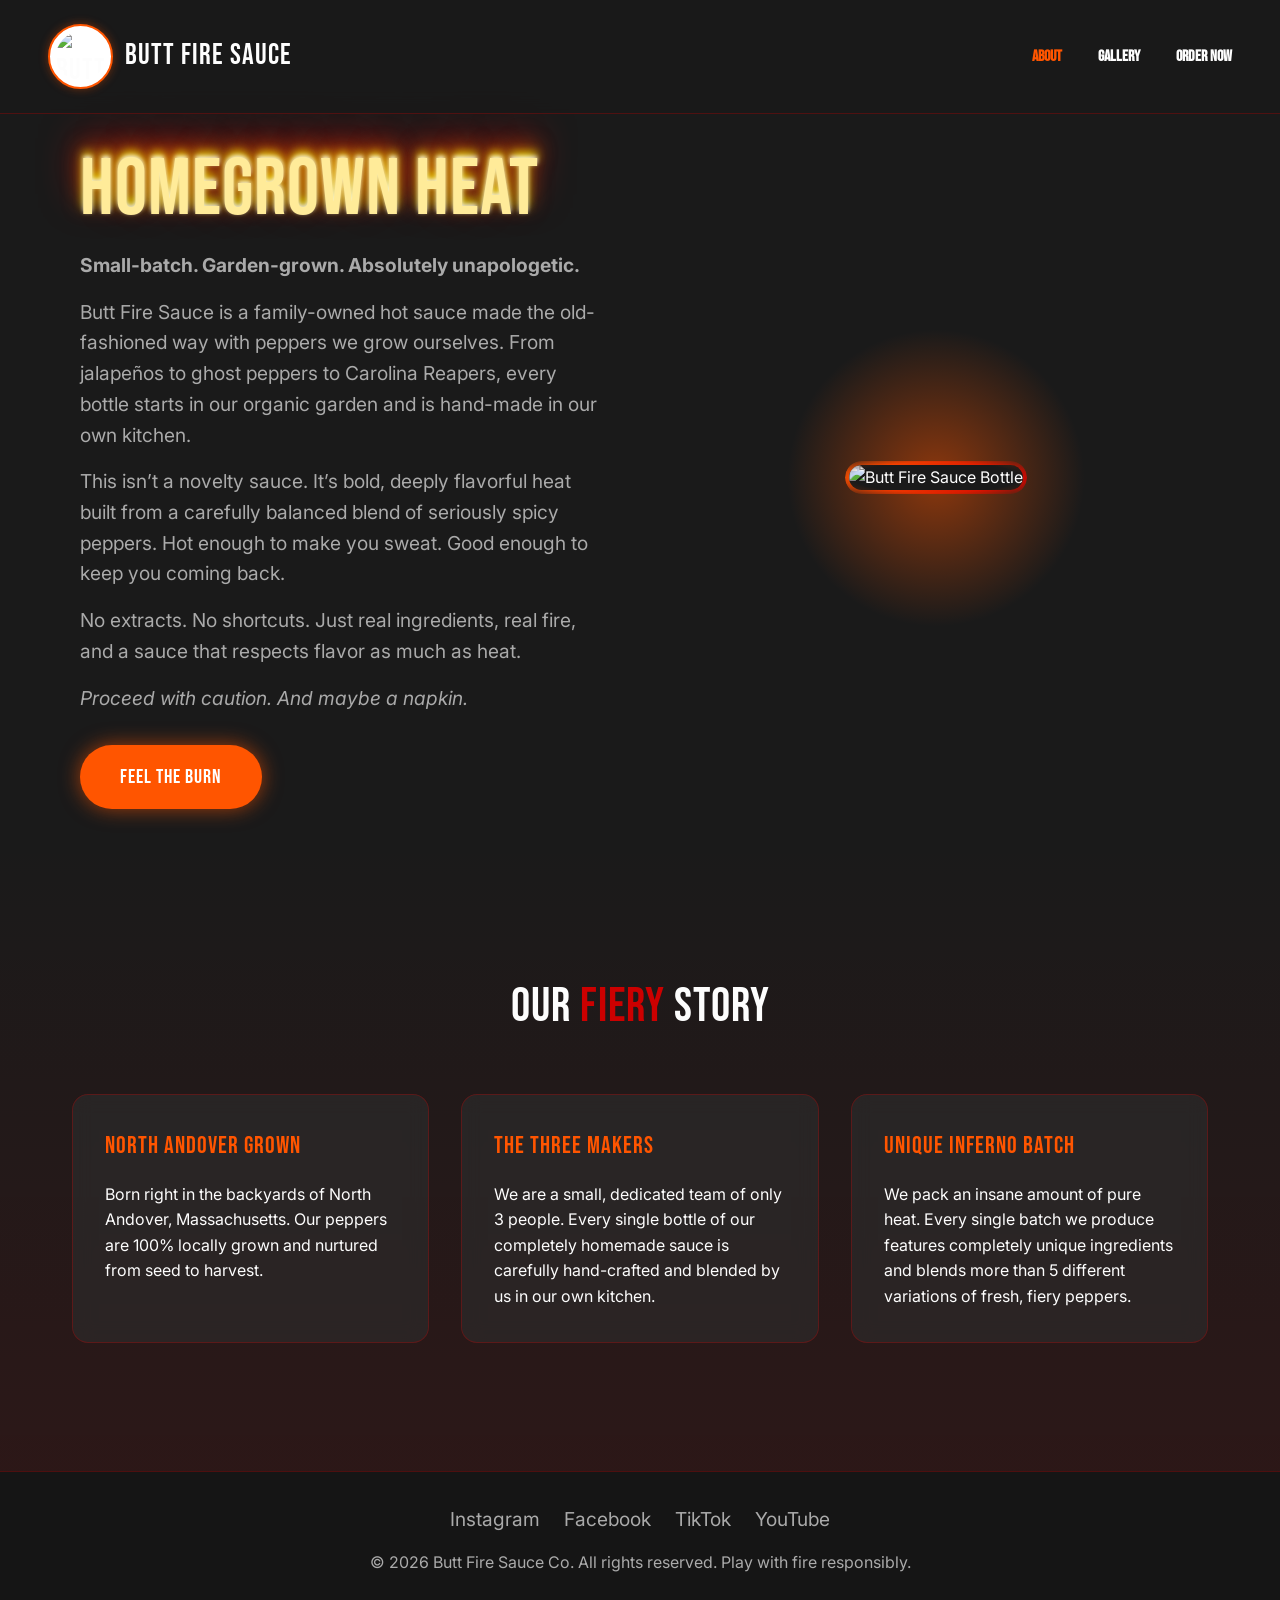
==== index.html @ a7b472ac "Add files via upload" ====
<!DOCTYPE html>
<html lang="en">

<head>
    <meta charset="UTF-8">
    <meta name="viewport" content="width=device-width, initial-scale=1.0">
    <meta name="description" content="Butt Fire Sauce - Premium Fiery Hot Sauce">
    <title>Butt Fire Sauce | About Us</title>
    <link href="https://fonts.googleapis.com/css2?family=Bebas+Neue&family=Inter:wght@400;600&display=swap"
        rel="stylesheet">
    <link rel="stylesheet" href="styles.css">
</head>

<body>
    <header class="glass-nav sticky">
        <div class="logo">
            <img src="assets/logo.png" alt="Butt Fire Sauce Logo" class="nav-logo-img">
            Butt Fire Sauce
        </div>
        <nav>
            <a href="index.html" class="active">About</a>
            <a href="gallery.html">Gallery</a>
            <a href="order.html">Order Now</a>
        </nav>
        <div class="mobile-menu-btn" id="mobile-menu-btn">☰</div>
    </header>

    <main class="fade-in">
        <section class="hero">
            <div class="hero-content reveal active">
                <h1 class="fire-text">HOMEGROWN HEAT</h1>
                <div class="subtitle"
                    style="margin: 1rem 0 2rem; max-width: 650px; display: flex; flex-direction: column; gap: 1rem;">
                    <p><strong>Small-batch. Garden-grown. Absolutely unapologetic.</strong></p>
                    <p>Butt Fire Sauce is a family-owned hot sauce made the old-fashioned way with peppers we grow
                        ourselves. From jalapeños to ghost peppers to Carolina Reapers, every bottle starts in our
                        organic garden and is hand-made in our own kitchen.</p>
                    <p>This isn’t a novelty sauce. It’s bold, deeply flavorful heat built from a carefully balanced
                        blend of seriously spicy peppers. Hot enough to make you sweat. Good enough to keep you coming
                        back.</p>
                    <p>No extracts. No shortcuts. Just real ingredients, real fire, and a sauce that respects flavor as
                        much as heat.</p>
                    <p><em>Proceed with caution. And maybe a napkin.</em></p>
                </div>
                <a href="order.html" class="cta-button">Feel the Burn</a>
            </div>
            <div class="hero-image reveal active delay-1">
                <div class="glow-box">
                    <img src="assets/real_bottle.jpg" alt="Butt Fire Sauce Bottle"
                        style="border-radius: 20px; box-shadow: 0 10px 30px rgba(255, 85, 0, 0.4); z-index: 10; position: relative; border: 4px solid transparent; background: linear-gradient(#1a1a1a, #1a1a1a) padding-box, linear-gradient(135deg, #ff5500, #cc0000) border-box; -webkit-mask-image: radial-gradient(ellipse at center, black 65%, transparent 100%); mask-image: radial-gradient(ellipse at center, black 65%, transparent 100%);">
                </div>
            </div>
        </section>

        <section class="about-content">
            <div class="container">
                <h2 class="text-center section-title reveal">Our <span class="accent-text">Fiery</span> Story</h2>
                <div class="story-grid">
                    <div class="story-card glass-card reveal">
                        <h3>North Andover Grown</h3>
                        <p>Born right in the backyards of North Andover, Massachusetts. Our peppers are 100% locally
                            grown and nurtured from seed to harvest.</p>
                    </div>
                    <div class="story-card glass-card reveal delay-1">
                        <h3>The Three Makers</h3>
                        <p>We are a small, dedicated team of only 3 people. Every single bottle of our completely
                            homemade sauce is carefully hand-crafted and blended by us in our own kitchen.</p>
                    </div>
                    <div class="story-card glass-card reveal delay-2">
                        <h3>Unique Inferno Batch</h3>
                        <p>We pack an insane amount of pure heat. Every single batch we produce features completely
                            unique ingredients and blends more than 5 different variations of fresh, fiery peppers.</p>
                    </div>
                </div>
            </div>
        </section>
    </main>

    <footer>
        <div class="social-links">
            <a href="#" target="_blank">Instagram</a>
            <a href="#" target="_blank">Facebook</a>
            <a href="#" target="_blank">TikTok</a>
            <a href="#" target="_blank">YouTube</a>
        </div>
        <p>&copy; 2026 Butt Fire Sauce Co. All rights reserved. Play with fire responsibly.</p>
    </footer>

    <script src="script.js"></script>
</body>

</html>
---- styles.css ----
:root {
    --bg-color: #1a1a1a;
    --card-bg: rgba(45, 45, 45, 0.6);
    --text-primary: #fdfdfd;
    --text-secondary: #aaaaaa;
    --accent-red: #cc0000;
    --accent-orange: #ff5500;
    --glass-border: rgba(204, 0, 0, 0.3);
    --glow-shadow: 0 0 20px rgba(255, 85, 0, 0.6);

    --font-heading: 'Bebas Neue', display;
    --font-heading: 'Bebas Neue', sans-serif;
    --font-body: 'Inter', sans-serif;
}

* {
    margin: 0;
    padding: 0;
    box-sizing: border-box;
}

body {
    background-color: var(--bg-color);
    color: var(--text-primary);
    font-family: var(--font-body);
    line-height: 1.6;
    overflow-x: hidden;
}

h1,
h2,
h3,
.logo {
    font-family: var(--font-heading);
    font-weight: 400;
    letter-spacing: 1px;
}

/* Typography Enhancements */
.gradient-text {
    background: linear-gradient(135deg, var(--accent-orange), var(--accent-red));
    -webkit-background-clip: text;
    background-clip: text;
    -webkit-text-fill-color: transparent;
    display: inline-block;
}

.fire-text {
    color: #ffeb99;
    text-shadow:
        0px -2px 4px rgba(255, 255, 255, 0.8),
        0px -6px 10px rgba(255, 255, 0, 0.8),
        0px -10px 20px rgba(255, 102, 0, 0.8),
        0px -20px 40px rgba(204, 0, 0, 0.8);
    animation: flicker-flame 1.5s ease-in-out infinite alternate;
}

@keyframes flicker-flame {

    0%,
    100% {
        text-shadow:
            0px -2px 4px rgba(255, 255, 255, 0.8),
            0px -6px 10px rgba(255, 255, 0, 0.8),
            0px -10px 20px rgba(255, 102, 0, 0.8),
            0px -20px 40px rgba(204, 0, 0, 0.8);
    }

    25% {
        text-shadow:
            0px -3px 5px rgba(255, 255, 255, 0.8),
            0px -8px 12px rgba(255, 204, 0, 0.8),
            0px -15px 25px rgba(255, 85, 0, 0.8),
            0px -25px 50px rgba(204, 0, 0, 0.9);
    }

    50% {
        text-shadow:
            0px -1px 3px rgba(255, 255, 255, 0.8),
            0px -5px 8px rgba(255, 255, 0, 0.8),
            0px -12px 18px rgba(255, 102, 0, 0.9),
            0px -22px 45px rgba(180, 0, 0, 0.8);
    }

    75% {
        text-shadow:
            0px -4px 6px rgba(255, 255, 255, 0.9),
            0px -10px 15px rgba(255, 204, 0, 0.9),
            0px -18px 30px rgba(255, 60, 0, 0.8),
            0px -28px 55px rgba(204, 0, 0, 1);
    }
}

.accent-text {
    color: var(--accent-red);
}

.text-center {
    text-align: center;
}

.subtitle {
    font-size: 1.2rem;
    color: var(--text-secondary);
    max-width: 600px;
    margin: 1rem auto 2rem;
}

/* Utilities */
.container {
    max-width: 1200px;
    margin: 0 auto;
    padding: 2rem;
}

.hidden {
    display: none !important;
}

.mt-1 {
    margin-top: 1rem;
}

.flex-1 {
    flex: 1;
}

.flex-2 {
    flex: 2;
}

/* Navigation */
.sticky {
    position: sticky;
    top: 0;
    z-index: 1000;
}

.glass-nav {
    display: flex;
    justify-content: space-between;
    align-items: center;
    padding: 1.5rem 3rem;
    background: rgba(26, 26, 26, 0.8);
    backdrop-filter: blur(12px);
    border-bottom: 1px solid var(--glass-border);
}

.logo {
    display: flex;
    align-items: center;
    font-size: 1.8rem;
    letter-spacing: 1px;
    color: var(--text-primary);
}

.nav-logo-img {
    height: 65px;
    width: 65px;
    background: white;
    border-radius: 50%;
    padding: 6px;
    margin-right: 12px;
    object-fit: cover;
    border: 2px solid var(--accent-orange);
    box-shadow: 0 0 10px rgba(255, 85, 0, 0.4);
}

nav a {
    color: var(--text-primary);
    text-decoration: none;
    margin-left: 2rem;
    font-weight: 600;
    font-family: var(--font-heading);
    transition: color 0.3s ease;
}

nav a:hover,
nav a.active {
    color: var(--accent-orange);
}

.mobile-menu-btn {
    display: none;
    font-size: 1.5rem;
    cursor: pointer;
}

/* Reusable Components */
.cta-button {
    display: inline-block;
    padding: 1rem 2.5rem;
    background: var(--accent-orange);
    color: white;
    text-decoration: none;
    font-family: var(--font-heading);
    font-weight: 400;
    letter-spacing: 1px;
    font-size: 1.25rem;
    border-radius: 50px;
    border: none;
    cursor: pointer;
    box-shadow: var(--glow-shadow);
    transition: transform 0.3s cubic-bezier(0.175, 0.885, 0.32, 1.275), box-shadow 0.3s ease;
}

.cta-button:hover {
    transform: translateY(-5px) scale(1.05);
    box-shadow: 0 10px 30px rgba(255, 85, 0, 0.8);
}

.cta-button.full-width {
    width: 100%;
    text-align: center;
}

.glass-card {
    background: var(--card-bg);
    border: 1px solid var(--glass-border);
    border-radius: 16px;
    padding: 2rem;
    backdrop-filter: blur(10px);
    transition: transform 0.4s ease, border-color 0.4s ease;
}

.glass-card:hover {
    transform: translateY(-10px);
    border-color: var(--accent-orange);
    box-shadow: 0 10px 40px rgba(255, 85, 0, 0.4);
}

/* Animations */
@keyframes fadeIn {
    from {
        opacity: 0;
    }

    to {
        opacity: 1;
    }
}

@keyframes float {
    0% {
        transform: translateY(0px) rotate(0deg);
    }

    50% {
        transform: translateY(-15px) rotate(2deg);
    }

    100% {
        transform: translateY(0px) rotate(0deg);
    }
}

@keyframes pulse {
    0% {
        box-shadow: 0 0 20px rgba(255, 85, 0, 0.4);
    }

    50% {
        box-shadow: 0 0 40px rgba(255, 85, 0, 0.8);
    }

    100% {
        box-shadow: 0 0 20px rgba(255, 85, 0, 0.4);
    }
}

.fade-in {
    animation: fadeIn 1s ease-in-out;
}

.floating-bottle {
    animation: float 6s ease-in-out infinite;
}

.reveal {
    opacity: 0;
    transform: translateY(30px);
    transition: all 0.8s ease-out;
}

.reveal.active {
    opacity: 1;
    transform: translateY(0);
}

.delay-1 {
    transition-delay: 0.2s;
}

.delay-2 {
    transition-delay: 0.4s;
}

/* Home / About Layout */
.hero {
    display: flex;
    align-items: center;
    justify-content: space-between;
    min-height: 80vh;
    padding: 2rem 5rem;
    gap: 4rem;
}

.hero-content {
    flex: 1;
}

.hero-content h1 {
    font-size: 5rem;
    line-height: 1.1;
    margin-bottom: 1rem;
}

.hero-image {
    flex: 1;
    display: flex;
    justify-content: center;
    align-items: center;
}

.glow-box {
    position: relative;
    border-radius: 50%;
}

.glow-box::after {
    content: '';
    position: absolute;
    top: 50%;
    left: 50%;
    transform: translate(-50%, -50%);
    width: 300px;
    height: 300px;
    border-radius: 50%;
    background: radial-gradient(circle, rgba(255, 85, 0, 0.5) 0%, rgba(26, 26, 26, 0) 70%);
    z-index: -1;
    animation: pulse 4s infinite;
}

.hero-image img {
    max-width: 100%;
    height: auto;
    max-height: 600px;
    object-fit: contain;
}

.about-content {
    padding: 6rem 0;
    background: linear-gradient(to bottom, transparent, rgba(204, 0, 0, 0.1));
}

.section-title {
    font-size: 3rem;
    margin-bottom: 3rem;
}

.story-grid {
    display: grid;
    grid-template-columns: repeat(auto-fit, minmax(300px, 1fr));
    gap: 2rem;
}

.story-card h3 {
    color: var(--accent-orange);
    font-size: 1.5rem;
    margin-bottom: 1rem;
}

/* Gallery Section */
.gallery-hero {
    padding: 4rem 2rem 2rem;
}

.gallery-hero h1 {
    font-size: 3.5rem;
}

.gallery-grid {
    display: grid;
    grid-template-columns: repeat(auto-fit, minmax(320px, 1fr));
    gap: 3rem;
    padding-bottom: 6rem;
}

.gallery-item {
    padding: 1rem;
    display: flex;
    flex-direction: column;
}

.gallery-item img {
    width: 100%;
    height: 300px;
    object-fit: cover;
    border-radius: 12px;
    margin-bottom: 1.5rem;
    transition: transform 0.5s ease;
    border: 4px solid transparent;
    background: linear-gradient(var(--card-bg), var(--card-bg)) padding-box,
        linear-gradient(135deg, var(--accent-orange), var(--accent-red)) border-box;
    -webkit-mask-image: radial-gradient(ellipse at center, black 60%, transparent 100%);
    mask-image: radial-gradient(ellipse at center, black 60%, transparent 100%);
}

.gallery-item:hover img {
    transform: scale(1.03);
}

.gallery-caption h3 {
    font-size: 1.4rem;
    margin-bottom: 0.5rem;
    color: var(--accent-orange);
}

/* Order Section */
.order-hero {
    padding: 4rem 2rem 2rem;
}

.order-hero h1 {
    font-size: 3.5rem;
}

.order-container {
    display: flex;
    gap: 4rem;
    margin-bottom: 6rem;
}

.order-image-col {
    flex: 1;
    display: flex;
    flex-direction: column;
    align-items: center;
    justify-content: center;
}

.order-img {
    height: 400px;
    border-radius: 16px;
    border: 4px solid transparent;
    background: linear-gradient(var(--bg-color), var(--bg-color)) padding-box,
        linear-gradient(135deg, var(--accent-orange), var(--accent-red)) border-box;
    -webkit-mask-image: radial-gradient(ellipse at center, black 65%, transparent 100%);
    mask-image: radial-gradient(ellipse at center, black 65%, transparent 100%);
}

.price-tag {
    margin-top: 2rem;
}

.price-tag h2 {
    font-size: 3rem;
    color: var(--accent-red);
}

.price-tag .per-bottle {
    font-size: 1.2rem;
    color: var(--text-secondary);
}

.order-form-col {
    flex: 1;
}

.order-form-col h2 {
    font-size: 2rem;
    margin-bottom: 2rem;
    color: var(--accent-orange);
}

.form-group {
    margin-bottom: 1.5rem;
}

.form-row {
    display: flex;
    gap: 1rem;
}

label {
    display: block;
    margin-bottom: 0.5rem;
    color: var(--text-secondary);
    font-size: 0.9rem;
    font-weight: 600;
}

input,
select {
    width: 100%;
    padding: 1rem;
    border-radius: 8px;
    border: 1px solid var(--glass-border);
    background: rgba(255, 255, 255, 0.05);
    color: var(--text-primary);
    font-family: var(--font-body);
    font-size: 1rem;
    transition: border-color 0.3s, background 0.3s;
}

input:focus,
select:focus {
    outline: none;
    border-color: var(--accent-orange);
    background: rgba(255, 255, 255, 0.1);
}

.quantity-selector {
    display: flex;
    align-items: center;
    gap: 1rem;
    background: rgba(255, 255, 255, 0.05);
    border: 1px solid var(--glass-border);
    border-radius: 8px;
    padding: 0.5rem 1rem;
    width: max-content;
}

.qty-btn {
    background: var(--card-bg);
    border: 1px solid var(--glass-border);
    color: var(--text-primary);
    width: 35px;
    height: 35px;
    border-radius: 8px;
    font-size: 1.5rem;
    cursor: pointer;
    display: flex;
    align-items: center;
    justify-content: center;
    transition: background 0.3s, border-color 0.3s;
}

.qty-btn:hover {
    background: var(--accent-orange);
    border-color: var(--accent-orange);
}

.quantity-selector input {
    width: 40px;
    text-align: center;
    background: transparent;
    border: none;
    font-size: 1.2rem;
    font-weight: bold;
    color: var(--text-primary);
    padding: 0;
    pointer-events: none;
}

.quantity-selector input:focus {
    outline: none;
    background: transparent;
}

.success-message {
    text-align: center;
    padding: 3rem;
    border-color: #00ff88 !important;
}

.success-message h3 {
    font-size: 2rem;
    margin-bottom: 1rem;
}

footer {
    text-align: center;
    padding: 2rem;
    border-top: 1px solid var(--glass-border);
    color: var(--text-secondary);
    background: rgba(20, 20, 20, 0.9);
}

.social-links {
    display: flex;
    justify-content: center;
    gap: 1.5rem;
    margin-bottom: 1rem;
}

.social-links a {
    color: var(--text-secondary);
    text-decoration: none;
    font-size: 1.2rem;
    transition: color 0.3s ease, transform 0.3s ease;
}

.social-links a:hover {
    color: var(--accent-orange);
    transform: translateY(-3px);
}

/* Responsive Design */
@media (max-width: 860px) {
    .hero {
        flex-direction: column;
        text-align: center;
        padding: 2rem 1.5rem;
        padding-top: 4rem;
    }

    .hero-content h1 {
        font-size: 3.5rem;
    }

    .hero-image img {
        height: 400px;
    }

    .order-container {
        flex-direction: column;
    }

    .mobile-menu-btn {
        display: block;
    }

    nav {
        display: none;
        position: absolute;
        top: 100%;
        left: 0;
        width: 100%;
        background: rgba(26, 26, 26, 0.95);
        backdrop-filter: blur(12px);
        flex-direction: column;
        padding: 1rem 0;
        border-bottom: 1px solid var(--glass-border);
    }

    nav.active {
        display: flex;
    }

    nav a {
        margin: 1rem 2rem;
        display: block;
    }
}
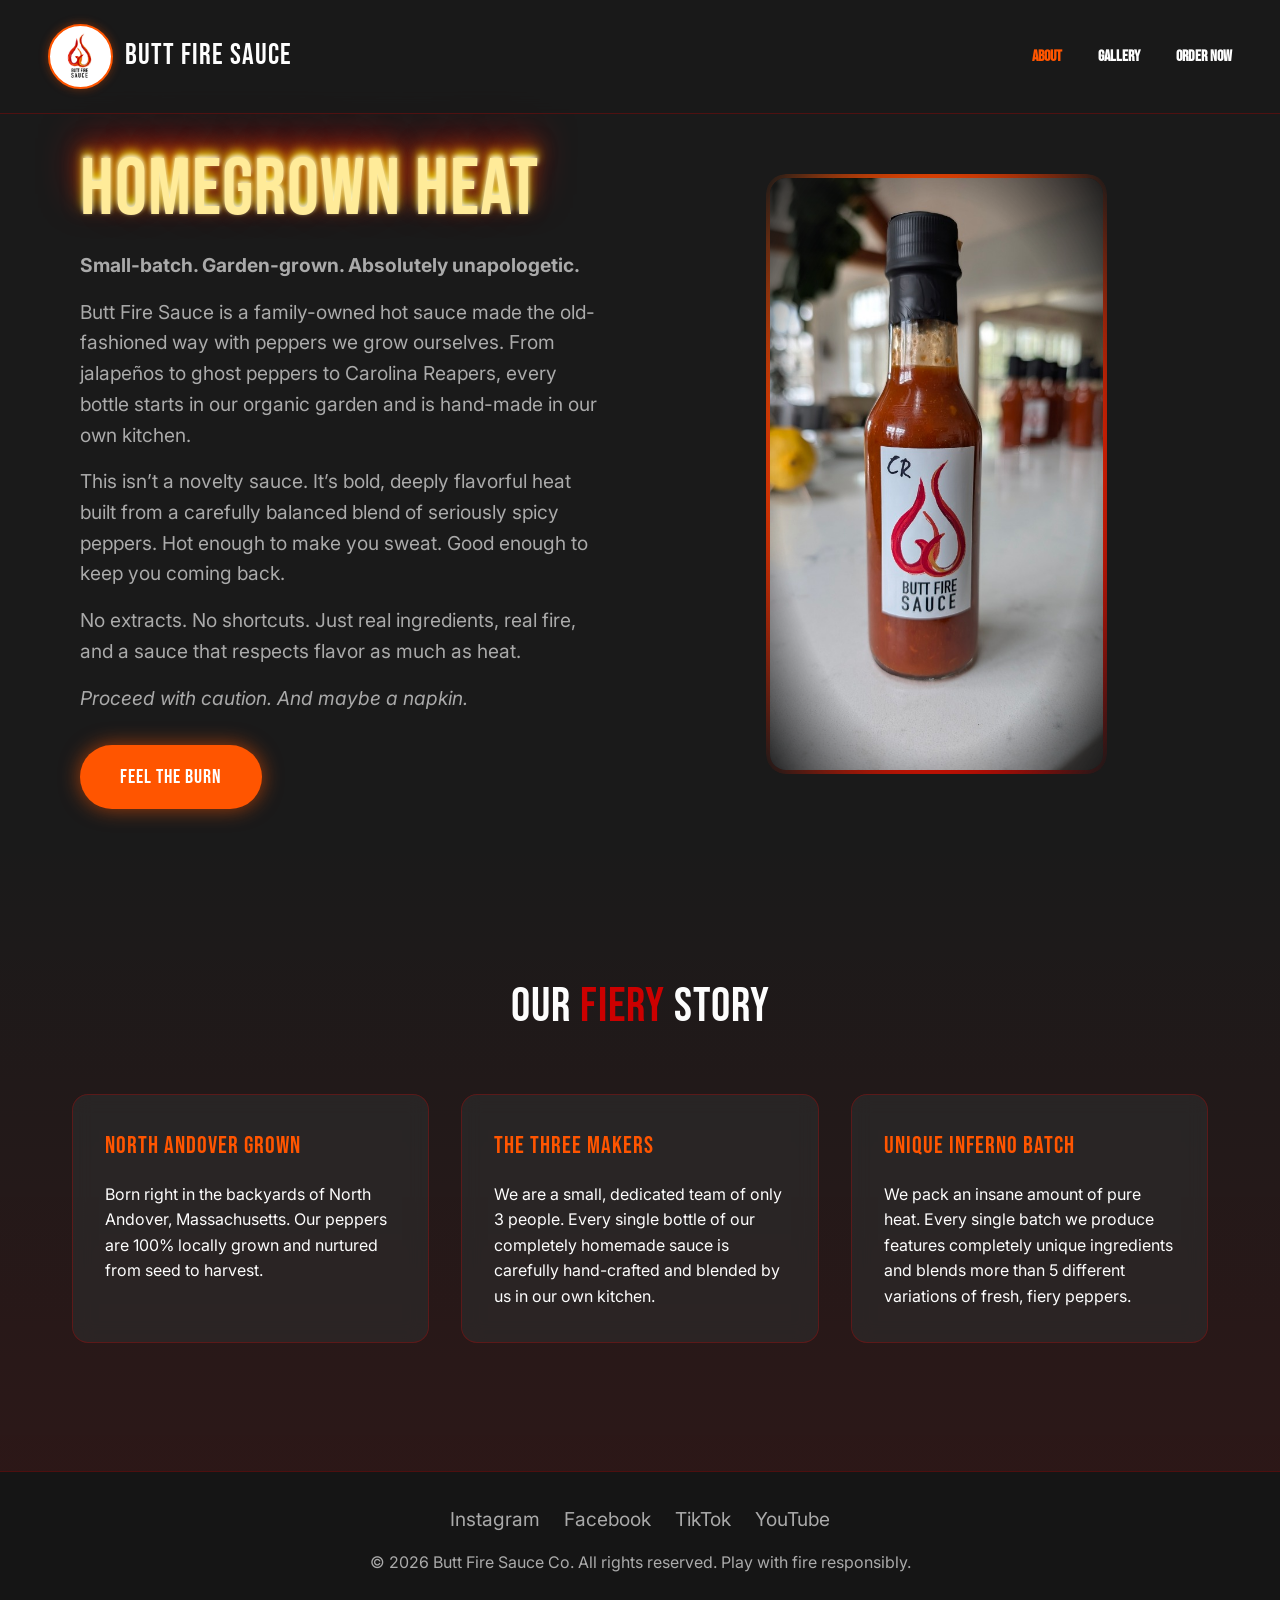
==== commit ee03039e: "Update" ====
--- a/index.html
+++ b/index.html
@@ -14,7 +14,7 @@
 <body>
     <header class="glass-nav sticky">
         <div class="logo">
-            <img src="assets/logo.png" alt="Butt Fire Sauce Logo" class="nav-logo-img">
+            <img src="logo.png" alt="Butt Fire Sauce Logo" class="nav-logo-img">
             Butt Fire Sauce
         </div>
         <nav>
@@ -46,7 +46,7 @@
             </div>
             <div class="hero-image reveal active delay-1">
                 <div class="glow-box">
-                    <img src="assets/real_bottle.jpg" alt="Butt Fire Sauce Bottle"
+                    <img src="real_bottle.jpg" alt="Butt Fire Sauce Bottle"
                         style="border-radius: 20px; box-shadow: 0 10px 30px rgba(255, 85, 0, 0.4); z-index: 10; position: relative; border: 4px solid transparent; background: linear-gradient(#1a1a1a, #1a1a1a) padding-box, linear-gradient(135deg, #ff5500, #cc0000) border-box; -webkit-mask-image: radial-gradient(ellipse at center, black 65%, transparent 100%); mask-image: radial-gradient(ellipse at center, black 65%, transparent 100%);">
                 </div>
             </div>
